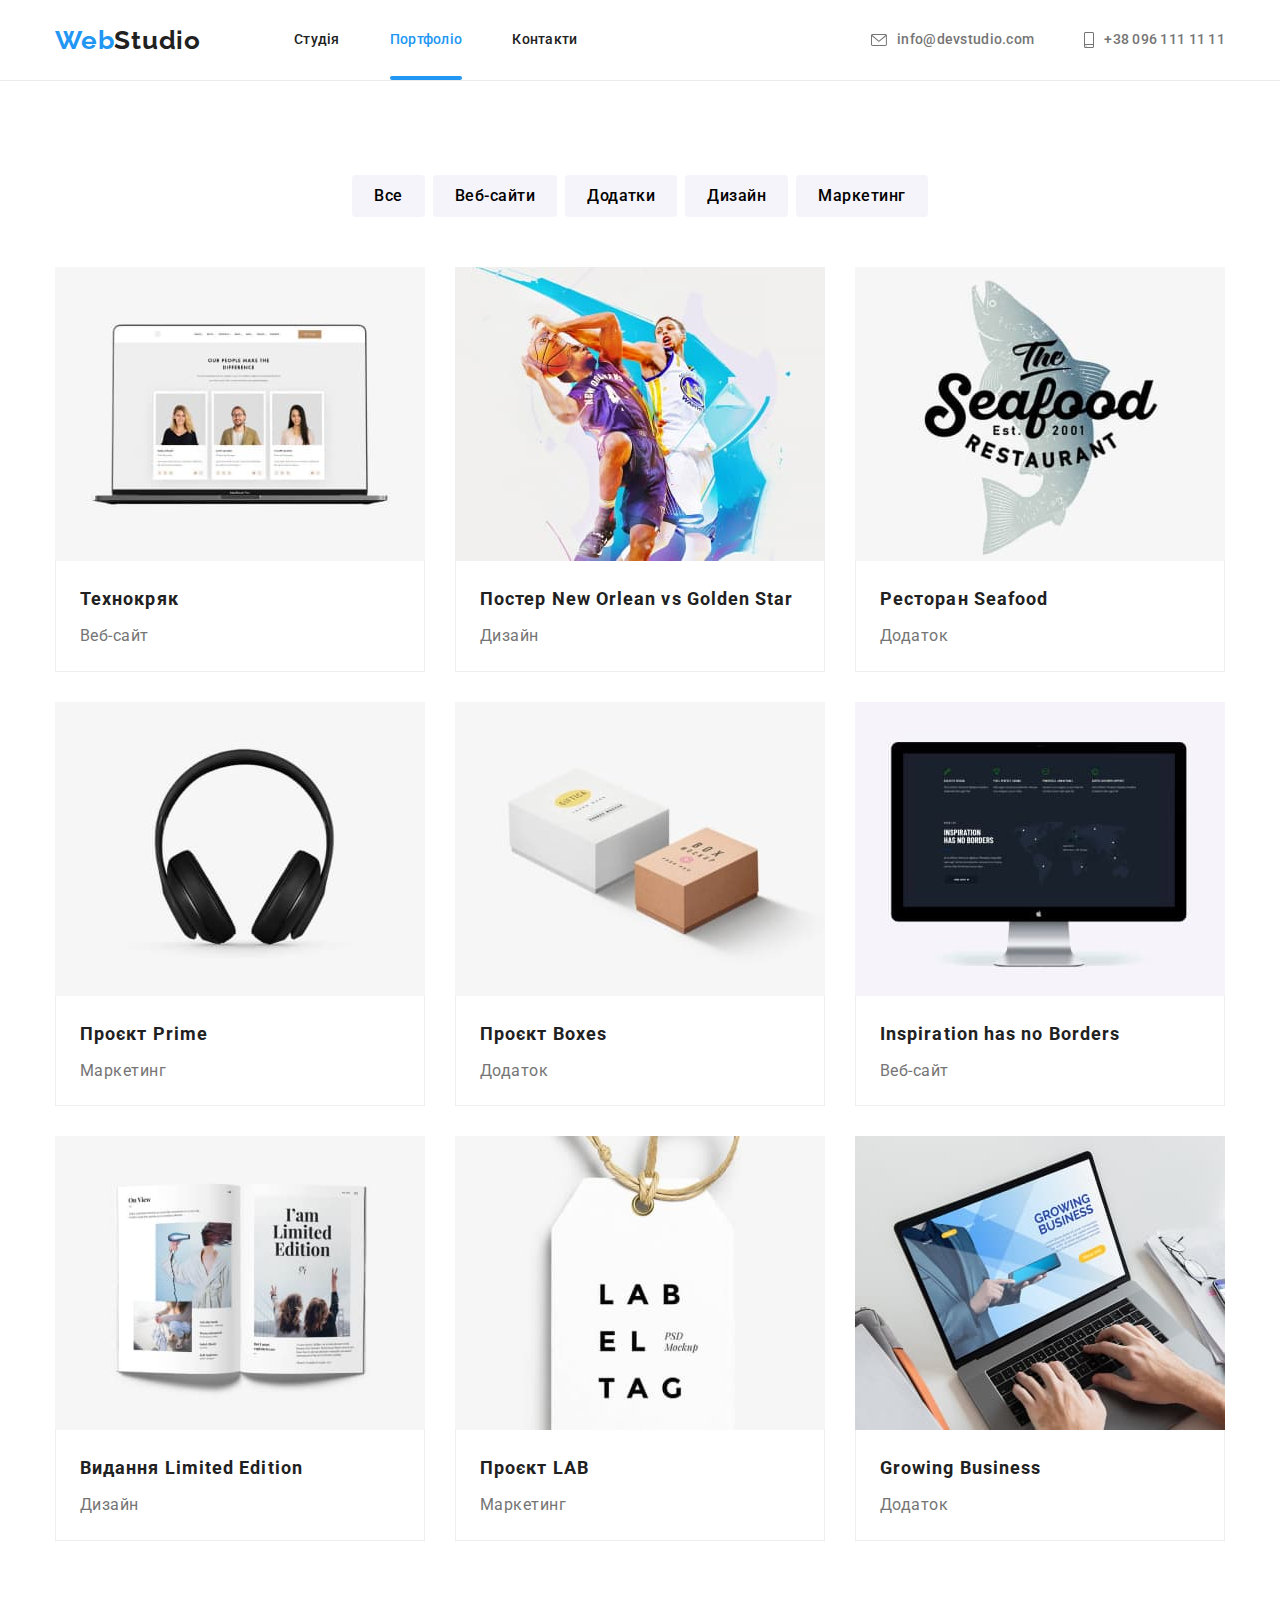
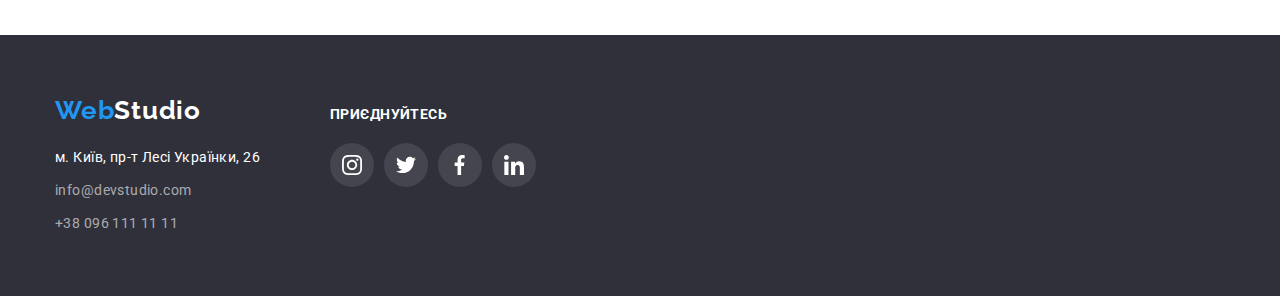
==== portfolio.html @ fdac5b95 "копіює файли попередньої роботи" ====
<!DOCTYPE html>
<html lang="uk">
  <head>
    <meta charset="UTF-8" />
    <meta http-equiv="X-UA-Compatible" content="IE=edge" />
    <meta name="viewport" content="width=device-width, initial-scale=1.0" />
    <title>Portfolio</title>
    <link rel="preconnect" href="https://fonts.googleapis.com" />
    <link rel="preconnect" href="https://fonts.gstatic.com" crossorigin />
    <link
      href="https://fonts.googleapis.com/css2?family=Raleway:wght@700&family=Roboto:wght@400;500;700;900&display=swap"
      rel="stylesheet"
    />
    <link
      rel="stylesheet"
      href="https://cdnjs.cloudflare.com/ajax/libs/modern-normalize/1.1.0/modern-normalize.min.css"
    />
    <link href="./css/styles.css" rel="stylesheet" />
  </head>
  <body>
    <!--Шапка Сайта-->
    <header class="page-header">
      <nav class="container main-nav">
        <a class="logo link" lang="en" href="./index.html"
          ><span class="logotype">Web</span>Studio</a
        >
        <ul class="nav-menu">
          <li class="item">
            <a class="link nav-link" href="./index.html">Студія</a>
          </li>
          <li class="item">
            <a class="link nav-link active" href="">Портфоліо</a>
          </li>
          <li class="item"><a class="link nav-link" href="#">Контакти</a></li>
        </ul>
        <ul class="auth-nav">
          <li class="item">
            <a class="contact-link link" href="mailto:info@devstudio.com">
              <svg class="nav-icon icon" width="16" height="12">
                <use href="./images/sprite.svg#icon-envelope"></use>
              </svg>
              info@devstudio.com
            </a>
          </li>
          <li class="item">
            <a class="contact-link link" href="tel:+380961111111">
              <svg class="nav-icon icon" width="10" height="16">
                <use href="./images/sprite.svg#icon-smartphone"></use>
              </svg>
              +38 096 111 11 11
            </a>
          </li>
        </ul>
      </nav>
    </header>
    <main class="page">
      <div class="container">
        <h1 class="visually-hidden">Наші роботи</h1>
        <ul class="list-filter">
          <li class="list-item">
            <button class="btn" type="button">Все</button>
          </li>
          <li class="list-item">
            <button class="btn" type="button">Веб-сайти</button>
          </li>
          <li class="list-item">
            <button class="btn" type="button">Додатки</button>
          </li>
          <li class="list-item">
            <button class="btn" type="button">Дизайн</button>
          </li>
          <li class="list-item">
            <button class="btn" type="button">Маркетинг</button>
          </li>
        </ul>
        <ul class="list-menu">
          <li class="list-main-item">
            <a class="link" href="">
              <div class="over">
                <img src="./images/techno.jpg" alt="Технокряк" width="370" />
                <div class="overlay">
                  <p class="overlay-text">
                    Ресурс пропонує комплексні пропозиції з різним рівнем
                    функціоналу та сервісів. Все це дозволить відвідувачу
                    отримати вичерпні відомості про компанію чи приватну особу.
                  </p>
                </div>
              </div>
              <h2 class="title">Технокряк</h2>
              <p class="text">Веб-сайт</p>
            </a>
          </li>
          <li class="list-main-item">
            <a class="link" href="">
              <div class="over">
                <img src="./images/goldenstar.jpg" alt="Постер" width="370" />
                <div class="overlay">
                  <p class="overlay-text">
                    Ресурс пропонує комплексні пропозиції з різним рівнем
                    функціоналу та сервісів. Все це дозволить відвідувачу
                    отримати вичерпні відомості про компанію чи приватну особу.
                  </p>
                </div>
              </div>
              <h2 class="title">Постер New Orlean vs Golden Star</h2>
              <p class="text">Дизайн</p>
            </a>
          </li>
          <li class="list-main-item">
            <a class="link" href="">
              <div class="over">
                <img
                  src="./images/seafood.jpg"
                  alt="Лого ресторана"
                  width="370"
                />
                <div class="overlay">
                  <p class="overlay-text">
                    Ресурс пропонує комплексні пропозиції з різним рівнем
                    функціоналу та сервісів. Все це дозволить відвідувачу
                    отримати вичерпні відомості про компанію чи приватну особу.
                  </p>
                </div>
              </div>
              <h2 class="title">Ресторан Seafood</h2>
              <p class="text">Додаток</p>
            </a>
          </li>
          <li class="list-main-item">
            <a class="link" href="">
              <div class="over">
                <img src="./images/prime.jpg" alt="навушники" width="370" />

                <div class="overlay">
                  <p class="overlay-text">
                    Ресурс пропонує комплексні пропозиції з різним рівнем
                    функціоналу та сервісів. Все це дозволить відвідувачу
                    отримати вичерпні відомості про компанію чи приватну особу.
                  </p>
                </div>
              </div>
              <h2 class="title">Проєкт Prime</h2>
              <p class="text">Маркетинг</p>
            </a>
          </li>
          <li class="list-main-item">
            <a class="link" href="">
              <div class="over">
                <img src="./images/boxes.jpg" alt="дві коробки" width="370" />

                <div class="overlay">
                  <p class="overlay-text">
                    Ресурс пропонує комплексні пропозиції з різним рівнем
                    функціоналу та сервісів. Все це дозволить відвідувачу
                    отримати вичерпні відомості про компанію чи приватну особу.
                  </p>
                </div>
              </div>
              <h2 class="title">Проєкт Boxes</h2>
              <p class="text">Додаток</p>
            </a>
          </li>
          <li class="list-main-item">
            <a class="link" href="">
              <div class="over">
                <img
                  src="./images/inspiration.jpg"
                  alt="зображення на моніторі"
                  width="370"
                />
                <div class="overlay">
                  <p class="overlay-text">
                    Ресурс пропонує комплексні пропозиції з різним рівнем
                    функціоналу та сервісів. Все це дозволить відвідувачу
                    отримати вичерпні відомості про компанію чи приватну особу.
                  </p>
                </div>
              </div>
              <h2 class="title">Inspiration has no Borders</h2>
              <p class="text">Веб-сайт</p>
            </a>
          </li>
          <li class="list-main-item">
            <a class="link" href="">
              <div class="over">
                <img
                  src="./images/limitededition.jpg"
                  alt="Стаття"
                  width="370"
                />

                <div class="overlay">
                  <p class="overlay-text">
                    Ресурс пропонує комплексні пропозиції з різним рівнем
                    функціоналу та сервісів. Все це дозволить відвідувачу
                    отримати вичерпні відомості про компанію чи приватну особу.
                  </p>
                </div>
              </div>
              <h2 class="title">Видання Limited Edition</h2>
              <p class="text">Дизайн</p>
            </a>
          </li>
          <li class="list-main-item">
            <a class="link" href="">
              <div class="over">
                <img
                  src="./images/lab.jpg"
                  alt="Брилок із зображенням лого"
                  width="370"
                />
                <div class="overlay">
                  <p class="overlay-text">
                    Ресурс пропонує комплексні пропозиції з різним рівнем
                    функціоналу та сервісів. Все це дозволить відвідувачу
                    отримати вичерпні відомості про компанію чи приватну особу.
                  </p>
                </div>
              </div>
              <h2 class="title">Проєкт LAB</h2>
              <p class="text">Маркетинг</p>
            </a>
          </li>
          <li class="list-main-item">
            <a class="link" href="">
              <div class="over">
                <img
                  src="./images/growingbusiness.jpg"
                  alt="зображеня додатко на екрані ноутбука"
                  width="370"
                />
                <div class="overlay">
                  <p class="overlay-text">
                    Ресурс пропонує комплексні пропозиції з різним рівнем
                    функціоналу та сервісів. Все це дозволить відвідувачу
                    отримати вичерпні відомості про компанію чи приватну особу.
                  </p>
                </div>
              </div>
              <h2 class="title">Growing Business</h2>
              <p class="text">Додаток</p>
            </a>
          </li>
        </ul>
      </div>
    </main>
    <footer class="footer">
      <div class="container">
        <div class="address-block">
          <a class="logo link" href="./index.html"
            ><span class="logotype">Web</span
            ><span class="studio">Studio</span></a
          >
          <address>
            <ul class="menu">
              <li class="items">
                <a
                  class="location link"
                  href="https://goo.gl/maps/eqC2prDyuouPc9qL6"
                  >м. Київ, пр-т Лесі Українки, 26</a
                >
              </li>
              <li class="items">
                <a class="address link mail" href="mailto:info@devstudio.com"
                  >info@devstudio.com</a
                >
              </li>
              <li class="items">
                <a class="address link tel" href="tel:+380961111111"
                  >+38 096 111 11 11</a
                >
              </li>
            </ul>
          </address>
        </div>
        <div class="join-up">
          <p class="text">Приєднуйтесь</p>
          <ul class="menu-icon">
            <li class="list-icon">
              <a class="social-link" href=""
                ><svg class="social-icon icon" width="20" height="20">
                  <use href="./images/sprite.svg#icon-instagram"></use>
                </svg>
              </a>
            </li>
            <li class="list-icon">
              <a class="social-link" href="">
                <svg class="social-icon icon" width="20" height="20">
                  <use href="./images/sprite.svg#icon-twitter"></use>
                </svg>
              </a>
            </li>
            <li class="list-icon">
              <a class="social-link" href=""
                ><svg class="social-icon icon" width="20" height="20">
                  <use href="./images/sprite.svg#icon-facebook"></use></svg
              ></a>
            </li>
            <li class="list-icon">
              <a class="social-link" href=""
                ><svg class="social-icon icon" width="20" height="20">
                  <use href="./images/sprite.svg#icon-linkedin"></use></svg
              ></a>
            </li>
          </ul>
        </div>
      </div>
    </footer>
  </body>
</html>
---- css/styles.css ----
:root {
    --header-color: #FFFFFF;
    --hero-color: #2F303A;
    --our-team-color: #f5f4fa;
}

body {
    background-color: var(--type-of-activity-color);
    font-size: 14px;
    font-family: Roboto, sans-serif;
    color: #212121;
}
h1, h2, h3, h4, h5, h6, p, ul {
    margin: 0;
    padding: 0;
}
img {
    display: block;
    width: 100%;
    height: auto;
}
a {
    text-decoration: none;
}
.link {
    color: #212121;
}
li {
    padding: 0;
    margin: 0;
    list-style: none;
}
.button {
    font-weight: 700;
    line-height: 1.87;
    letter-spacing: 0.06em;
    color: #FFFFFF;
    background-color:#2196F3;
    font-size: 16px;
    cursor: pointer;
}
address {
    font-style: normal;
}
.visually-hidden {
    position: absolute;
    white-space: nowrap;
    width: 1px;
    height: 1px;
    overflow: hidden;
    border: 0;
    padding: 0;
    clip: rect(0 0 0 0);
    clip-path: inset(50%);
    margin: -1px;
}

/*Оформлення шапки*/
.page-header {
    display: flex;
    justify-content: center;
    background-color: var(--header-color);
    margin-bottom: 0;
    border-bottom: 1px solid #ECECEC;
}
.main-nav {
    display: flex;
    align-items: center;
    padding-left: 15px;
    padding-right: 15px;
    margin-left: auto;
    margin-right: auto;
    width: 1200px;
    }
.logo {
    font-weight: 700;
    font-size: 26px;
    line-height: 1.19;
    letter-spacing: 0.03em;   
    font-family: 'Raleway', sans-serif;
}
.logotype {
    color: #2196F3;
}
.nav-menu {
    display:flex;
    margin-left: 93px;
}
.nav-menu .item:not(:last-child) {
    margin-right: 50px;
}
.nav-menu .nav-link {
    display: block;
    padding: 32px 0;
}
.nav-link {
    font-weight: 500;
    letter-spacing: 0.02em;
    line-height: 1.14;
    transition: color 250ms cubic-bezier(0.4, 0, 0.2, 1);
}
.nav-link:hover {
    color: #2196F3;
}
.active {
color: #2196F3;
position: relative;
}
.active::after {
    position: absolute;
    bottom: 0;
    left: 0;
    content:'';
    width:100%;
    height:4px;
    background-color: #2196F3;
    border-radius: 2px;
}


/*auth-nav*/
.auth-nav {
    display: flex;
    margin-left: auto;
    align-items: center;
}
.auth-nav .item:not(:last-child) {
    margin-right: 50px;
}
.contact-link {
    align-items: center;
    font-weight: 500;
    line-height: 1.4px;
    letter-spacing: 0.02em;
    color: #757575;
    display: flex;
    padding: 32px 0;
    transition: color 250ms cubic-bezier(0.4, 0, 0.2, 1);;
}
.contact-link:hover {
    color: #2196F3;
}
.page-header .nav-icon {
    margin-right: 10px;
    fill: currentColor;
    background-size: cover;
}


/*Герой*/
.hero {
    background-color: var(--hero-color);
    background-image: linear-gradient(to right, rgba(47, 48, 58, 0.4), rgba(47, 48, 58, 0.4)), url('../images/hero.jpg');
    background-repeat: no-repeat;
    width: 1600px;
    background-position: center;
    margin: auto;
    padding: 200px 0;
    text-align: center;
}
.hero-title {
    font-weight: 900;
    font-size: 44px;
    line-height: 1.36;
    text-align: center;
    letter-spacing: 0.06em;
    text-transform: uppercase;
    color: #FFFFFF;
    margin-bottom: 30px;
}
.hero-btn {
    display: inline-block;
    width: 216px;
    height: 50px;
    box-shadow: 0px 4px 4px rgba(0, 0, 0, 0.15);
    border-radius: 4px;
    border: 0px;
}
.peculiarity, .clients, .team{
    padding: 94px 0;
}
.work {
    padding-bottom: 94px;
}

/*Modal backdrop*/
.backdrop {
    position: fixed;
    top: 0;
    left: 0;
    width: 100%;
    height: 100%;
    z-index: 2;
    background-color: rgba(0, 0, 0, 0.2);

    opacity: 1;
    transition: opacity 250ms cubic-bezier(0.4, 0, 0.2, 1);
}
.backdrop.is-hidden {
    opacity: 0;
    pointer-events: none;
    
}
.backdrop.is-hidden .modal{
    transform: translate(-50%, -50%) scale(0.5);
}
.modal {
    position: absolute;
    width: 528px;
    height: 581px;
    top: 50%;
    left: 50%;
    background: #FFFFFF;
    border-radius: 4px;
    box-shadow: 0px 1px 3px rgba(0, 0, 0, 0.12), 0px 1px 1px rgba(0, 0, 0, 0.14), 0px 2px 1px rgba(0, 0, 0, 0.2);
    transform: translate(-50%, -50%) scale(1);
    transition: transform 250ms cubic-bezier(0.4, 0, 0.2, 1);
}
.modal .close {
    position: absolute;
    top: 8px;
    right: 8px;
    width: 30px;
    height: 30px;
    border-radius: 50%;
    display: flex;
    justify-content: center;
    align-items: center;
    background-color: #FFF;
    border: 1px solid rgba(0, 0, 0, 0.1);
}


/*Особливості*/
.peculiarity, .work {
    background-color:var(--header-color);
}

.peculiarity .container {
    margin-left: auto;
    margin-right: auto;
    width: 1200px; 
    padding: 0 15px; 
}
.peculiarity .pre-icon {
    display: flex;
    align-items: center;
    justify-content: center;
    width: 270px;
    height: 120px;
    background-color: var(--our-team-color);
    margin-bottom: 30px;
}
.peculiarity .list-menu {
    display: flex;
}
.peculiarity .list-item{
    width:270px;
}
.peculiarity .list-item:not(:last-child) {
    margin-right: 30px;
}
.peculiarity .title {
    font-size: 14px;
    line-height: 1.14;
    letter-spacing: 0.03em;
    text-transform: uppercase;
}
.peculiarity .text {
    line-height: 1.71;
    letter-spacing: 0.03em;
    color: #757575;
}

/*Чим ми займаємось?*/
.work .container {
    width: 1200px;
    margin-left: auto;
    margin-right: auto;
    padding-left: 15px;
    padding-right: 15px;
}
.work .list-menu {
    display: flex;
    justify-content:center;
}
.work .title {
    font-size: 36px;
    line-height: 1.16;
    text-align: center;
    letter-spacing: 0.03em;
    margin-bottom: 50px;
}
.work .sub-title-background {
    width: 100%;
    height: 70px;
    position: absolute;
    bottom: 0;
    background-color:rgba(47, 48, 58, 0.8);
    display: flex;
    align-items: center;
    justify-content: center;
}
.work .sub-title {
    font-size: 14px;
    letter-spacing: 0.03em;
    text-transform: uppercase;
    color: #FFFFFF;
    line-height: 1.14;
}
.work .list-item {
    position: relative;
}

.work .list-item:not(:last-child){
    margin-right: 30px;
}

/*Наша команда*/
.team {
    background-color: var(--our-team-color);
}
.team .container {
    width: 1200px;
    margin-left:auto;
    margin-right: auto;
    padding: 0 15px;
}
.team .list-menu {
    display: flex;
    justify-content: center;
}
.team .title {
    margin-bottom: 50px;
    font-size: 36px;
    line-height: 1.16;
    text-align: center;
    letter-spacing: 0.03em;
}
.team .card {
    background: #FFFFFF;
    box-shadow: 0px 1px 3px rgba(0, 0, 0, 0.12), 0px 1px 1px rgba(0, 0, 0, 0.14), 0px 2px 1px rgba(0, 0, 0, 0.2);
    border-radius: 0px 0px 4px 4px;
}
.team .card:not(:last-child) {
    margin-right: 30px;
}
.team .sub-title {
    margin-top: 30px;
    margin-bottom: 10px;
    font-weight: 500;
    font-size: 16px;
    line-height: 1.18;
    text-align: center;
    letter-spacing: 0.03em;
}
.team .text {
    margin-bottom: 16px;
    font-size: 16px;
    line-height: 1.18;
    text-align: center;
    letter-spacing: 0.03em;
    color: #757575;

}
.team .menu-icon {
    display: flex;
    flex-direction: row;
    justify-content: center;
}
.team .list-icon {
    width: 44px;
    height: 44px;
    margin-right: 10px;
    margin-bottom: 30px;

}
.team .list-icon:last-child {
    margin-right: 0;
}
.team .social-link{
    display: flex;
    align-items: center;
    width: 100%;
    height: 100%;
    border-radius: 50%;
    background-color: #fff;
    color:#AFB1B8;
    justify-content: center;
    transition: background-color 250ms cubic-bezier(0.4, 0, 0.2, 1), color 250ms cubic-bezier(0.4, 0, 0.2, 1);
}
.team .team-icon {
    display: flex;
    justify-content: center;
    fill: currentColor;
}
.team .social-link:hover, .team .social-link:focus {
    color: #fff;
    background-color: #2196F3 ;
}

/*Постійні клієнти*/
.clients .container {
    width: 1200px;
    margin-right: auto;
    padding: 0 15px;
    margin-left: auto;
}
.clients .sub-title {
    line-height: 1.16;
    text-align: center;
    letter-spacing: 0.03em;
    font-size: 36px;
    margin-bottom: 50px;
}
.clients .list-menu {
    display: flex;
    justify-content: center;
}
.clients .clients-icon{
    display: flex;
    justify-content: center;
}
.clients .list-item {
    width: 170px;
    height: 92px;
    margin-right: 30px;
}
.clients .list-item:last-child {
    margin-right: 0;
}
.clients .clients-link {
    width: 100%;
    height: 100%;
    display: flex;
    border: 1px solid #AFB1B8; 
    justify-content: center;
    align-items: center;
    border-radius: 4px;
    color: #AFB1B8;
    transition: color 250ms cubic-bezier(0.4, 0, 0.2, 1), border-color 250ms cubic-bezier(0.4, 0, 0.2, 1);
}
.clients .clients-icon {
    fill: currentColor;
}
.clients .clients-link:hover, .clients .clients-link:focus {
    color: #2196F3;
    border-color:  #2196F3;
}





/*Підвал сайту*/
.footer {
    background-color: var(--hero-color);
    padding: 60px 0;
}
.footer .container {
    width: 1200px;
    padding-left: 15px;
    padding-right: 15px;
    margin-left: auto;
    margin-right: auto;
    display: flex;
    align-items: baseline;
}
.footer .address-block {
    display: inline-block;
}
.footer .menu {
    margin-top: 20px;
}
.footer .items:not(:last-child) {
    margin-bottom: 9px;
}
.studio {
    color:#FFFFFF;
}
.location {
    line-height: 1.71;
    letter-spacing: 0.03em;
    color: #FFFFFF;
}
.address {
    font-size: 14px;
    line-height: 1.71;
    letter-spacing: 0.03em;
    color: rgba(255, 255, 255, 0.6);
}

.join-up {
    display: inline-block;
    width: 206px;
    height: 80px;
    margin-left: 70px;
}

.footer .join-up .text {
    font-weight: 700;
    font-size: 14px;
    line-height: 1.14;
    letter-spacing: 0.03em;
    text-transform: uppercase;
    color: #FFF;
    margin-bottom: 20px;
}

.join-up .menu-icon {
    display: flex;
    justify-content: center;
}
.join-up .list-icon {
    width: 44px;
    height: 44px;
    margin-right: 10px;
}
.join-up .list-icon:last-child {
    margin-right: 0;
}
.join-up .social-link {
    display: flex;
    align-items: center;
    width: 100%;
    height: 100%;
    border-radius: 50%;
    background: rgba(255, 255, 255, 0.1);
    color: #fff;
    justify-content: center;
    transition: background-color 250ms cubic-bezier(0.4, 0, 0.2, 1);
}

.join-up .social-icon {
    display: flex;
    justify-content: center;
    fill: currentColor;
}

.join-up .social-link:hover, .join-up .social-link:focus {
    background-color: #2196F3;
}

/*Сторінка портфоліо*/
.btn {
    font-weight: 500;
    font-size: 16px;
    line-height: 1.85;
    text-align: center;
    letter-spacing: 0.03em;
    background-color: #F5F4FA;
    border: 0;
    cursor: pointer;
    border-radius: 4px;
    transition: color 250ms cubic-bezier(0.4, 0, 0.2, 1), background-color 250ms cubic-bezier(0.4, 0, 0.2, 1), box-shadow 250ms cubic-bezier(0.4, 0, 0.2, 1);
}

.btn:hover, .btn:focus {
    color: #FFFFFF;
    background-color: #2196F3;
    box-shadow: 0px 3px 1px rgba(0, 0, 0, 0.1), 0px 1px 2px rgba(0, 0, 0, 0.08), 0px 2px 2px rgba(0, 0, 0, 0.12);
}

.page {
    background-color: #FFFFFF;
    padding-top: 94px;
    padding-bottom: 94px;
}
.page .container {
    width: 1200px;
    padding-left: 15px;
    padding-right: 15px;
    margin-left: auto;
    margin-right: auto;
}
.page .list-filter {
    display: flex;
    justify-content: center;
    margin-bottom: 50px;
}
.page .list-item:not(:last-child) {
    margin-right: 8px;
}
.page .list-menu {
    flex-basis: calc((100%-60px)/3);
    display: flex;
    flex-wrap: wrap;
    justify-content: center;
    gap: 30px;
}
.page .link {
    display: block;
    transition: box-shadow 250ms cubic-bezier(0.4, 0, 0.2, 1);
}
.page .link:hover, .page .block:focus {
    box-shadow: 0px 1px 1px rgba(0, 0, 0, 0.12), 0px 4px 4px rgba(0, 0, 0, 0.06), 1px 4px 6px rgba(0, 0, 0, 0.16);
}
.page .over {
   position: relative;
   overflow: hidden;
}
.page .overlay {
    position: absolute;
    padding: 63px 24px;
    top: 0;
    left: 0;
    width: 100%;
    height: 100%;
    background-color: rgba(33, 150, 243, 0.9);
    transform: translateY(100%);
    transition: transform 250ms cubic-bezier(0.4, 0, 0.2, 1);
}
.page .link:hover .overlay {
    transform: translateY(0);
}
.page .overlay-text {
    font-size: 18px;
    letter-spacing: 0.03em;
    color: #FFFFFF;
    line-height: 1.55;
}
.page .title {
    padding-left: 24px;
    padding-right: 24px;
    padding-top: 20px;
    padding-bottom: 4px;
    font-size: 18px;
    line-height: 2;
    letter-spacing: 0.06em;
    border-left: 1px solid #EEEEEE;
    border-right: 1px solid #EEEEEE;
}
.page .text {
    padding-left: 24px;
    padding-right: 24px;
    padding-bottom: 20px;
    font-size: 16px;
    line-height: 1.87;
    letter-spacing: 0.03em;
    color: #757575;
    border-left: 1px solid #EEEEEE;
    border-bottom: 1px solid #EEEEEE;
    border-right: 1px solid #EEEEEE;
}
.page .btn {
    padding: 6px 22px;
}
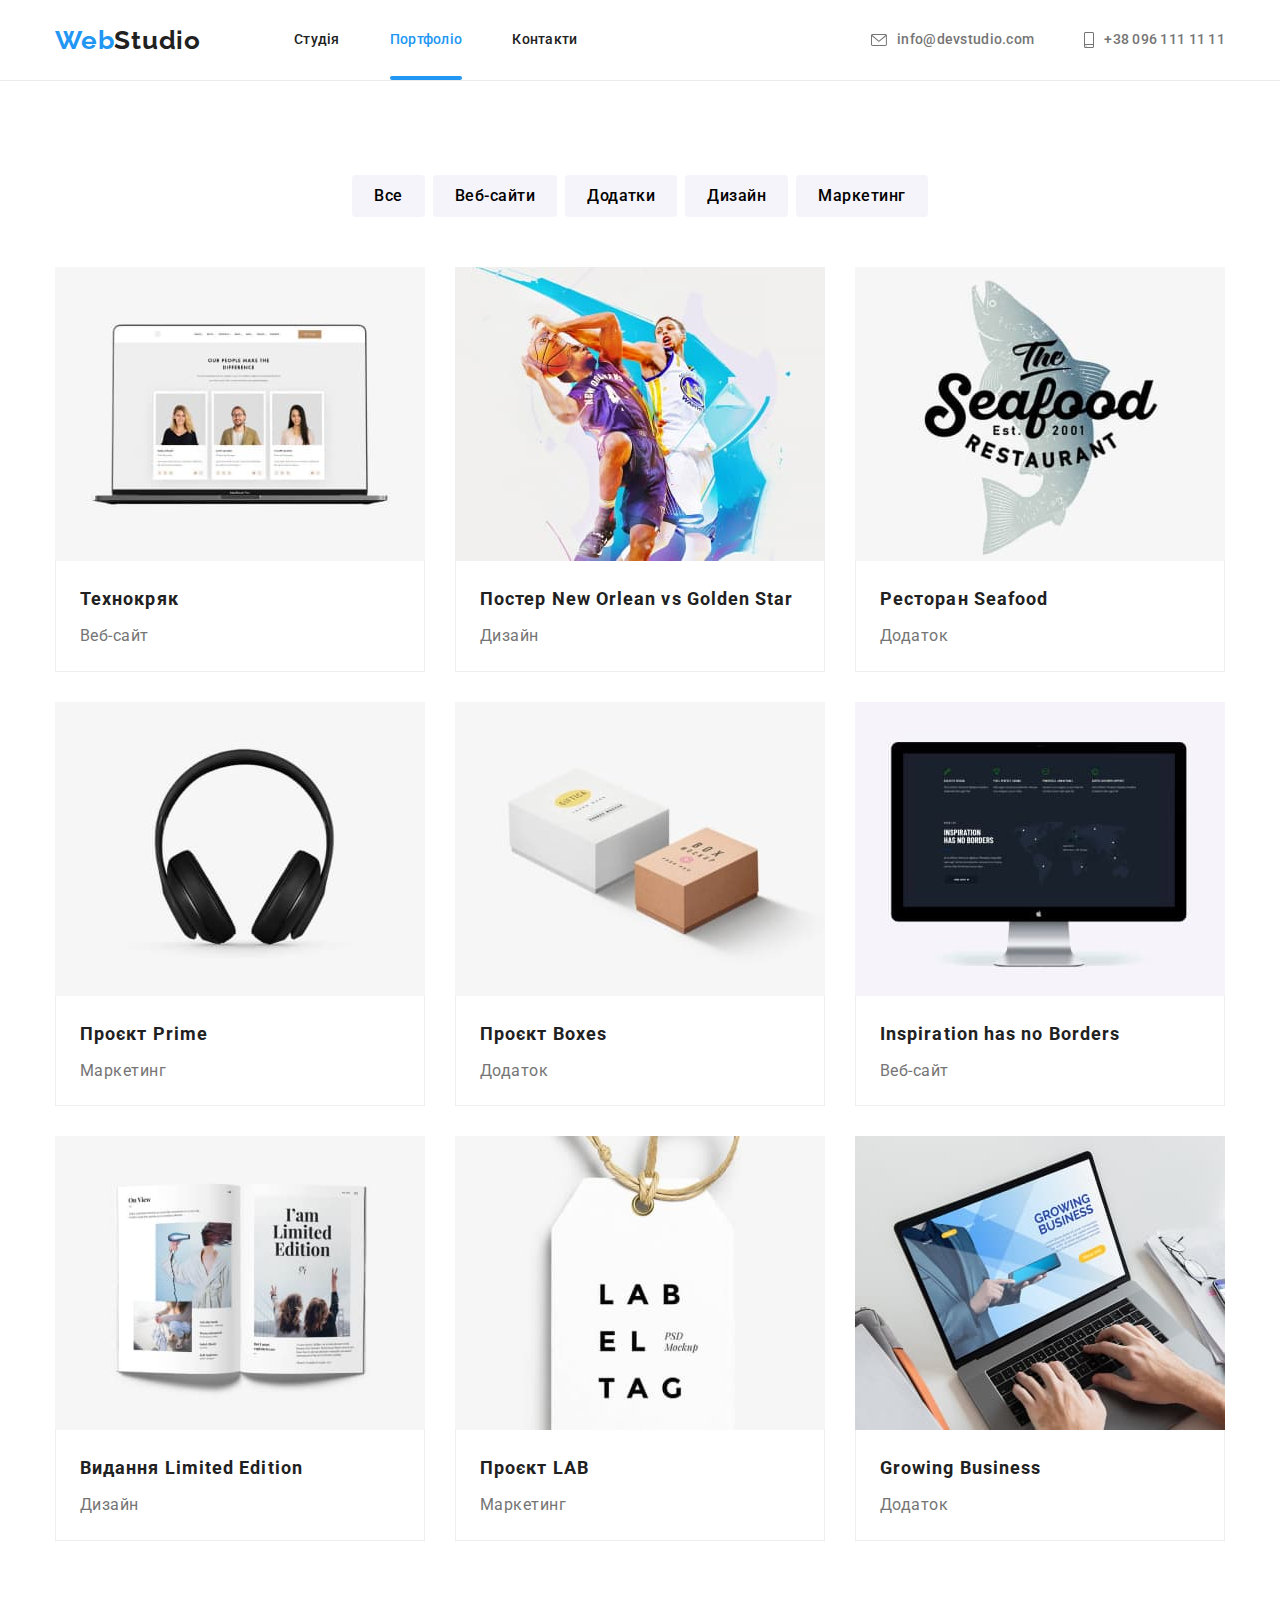
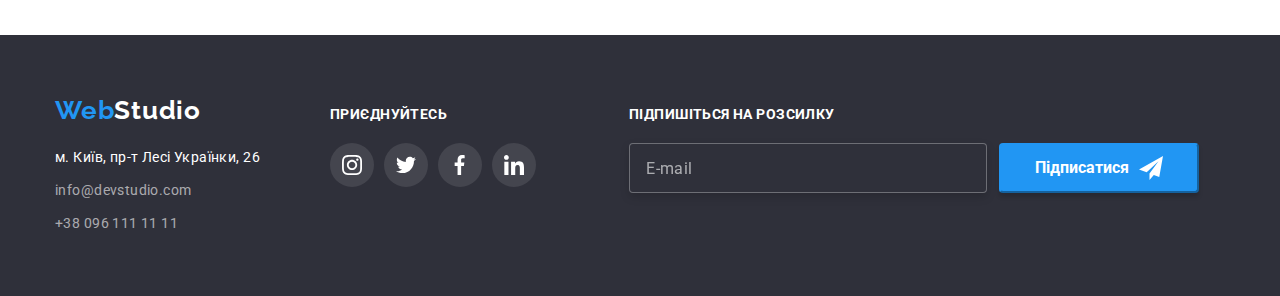
==== commit 9cc9c674: "створює форму підписки у футері" ====
--- a/portfolio.html
+++ b/portfolio.html
@@ -17,6 +17,7 @@
     />
     <link href="./css/styles.css" rel="stylesheet" />
   </head>
+
   <body>
     <!--Шапка Сайта-->
     <header class="page-header">
@@ -304,6 +305,19 @@
             </li>
           </ul>
         </div>
+        <div class="subscription">
+          <label for="subscribe" class="text">Підпишіться на розсилку</label>
+          <div class="wrapper">
+            <input
+              class="subscribe-input"
+              type="email"
+              name="email"
+              placeholder="E-mail"
+              id="subscribe"
+            />
+            <button class="modal-button" type="button">Підписатися</button>
+          </div>
+        </div>
       </div>
     </footer>
   </body>
--- a/css/styles.css
+++ b/css/styles.css
@@ -230,6 +230,162 @@
     border: 1px solid rgba(0, 0, 0, 0.1);
 }
 
+/*form-modal*/
+.form .text-modal {
+    font-weight: 700;
+    font-size: 20px;
+    line-height: 1.15;
+    text-align: center;
+    letter-spacing: 0.03em;
+    text-align: center;
+    padding-top: 40px;
+    margin-bottom: 12px;
+}
+.form .form-field {
+    position: relative;
+    width: 448px;
+    height: 58px;
+    margin-left: auto;
+    margin-right: auto; 
+}
+.form .form-field:not(:last-child) {
+    margin-bottom: 10px;
+}
+
+.form .form-input {
+    position: absolute;
+    bottom: 0;
+    width: 100%;
+    height: 40px; 
+    border: 1px solid rgba(33, 33, 33, 0.2);
+    border-radius: 4px;
+    padding-left: 42px ;
+    outline-style: none;
+    transition: border-color 250ms cubic-bezier(0.4, 0, 0.2, 1);
+}
+.form .input-icon {
+    position: absolute;
+    top: 50%;
+    left: 12px;
+    fill: #212121;
+    transition: fill 250ms cubic-bezier(0.4, 0, 0.2, 1);
+}
+.form .form-input:focus {
+    border-color: #2196F3;
+}
+.form .form-input:focus + .input-icon {
+    fill: #2196F3;
+}
+.form .form-label {
+    position: absolute;
+    display: inline-block;
+    top: 0;
+    left: 0;
+    font-size: 12px;
+    line-height: calc(14/12);
+    letter-spacing: 0.01em;
+    color: #757575;
+}
+.form .form-textarea {
+    position: relative;
+    width: 448px;
+    height: 138px; 
+    margin-left: auto;
+    margin-right: auto;
+    margin-bottom: 20px;
+}
+.form .modal-textarea {
+    position: absolute;
+    bottom: 0;
+    width: 100%;
+    height: 120px;
+    padding: 12px 16px;
+    resize: none;
+    border: 1px solid rgba(33, 33, 33, 0.2);
+    border-radius: 4px;
+    outline: none;
+    transition: border-color 250ms cubic-bezier(0.4, 0, 0.2, 1);
+}
+.form .modal-textarea:focus {
+    border-color: #2196F3;
+}
+.form .modal-textarea::placeholder {
+    font-size: 12px;
+    line-height: calc(14/12);
+    letter-spacing: 0.01em;
+    color: rgba(117, 117, 117, 0.5);
+}
+.check-line {
+    display: flex;
+    align-items: center;
+    width: 425px;
+    height: 24px;
+    margin-left: auto;
+    margin-right: auto;
+    margin-bottom: 30px;
+}
+.checkbox-agree {
+    display: flex;
+    align-items: center;
+    font-size: 14px;
+    line-height: calc(24/14);
+    letter-spacing: 0.03em;
+    color: #757575;
+}
+.checkbox-agree .icon-wrapper {
+    display: flex;
+    align-items: center;
+    justify-content: center;
+    width: 16px;
+    height: 15px;
+    border: 2px solid #212121;
+    margin-right: 8px;
+    border-radius: 2px;
+    transition: border-color 250ms cubic-bezier(0.4, 0, 0.2, 1), background-color 250ms cubic-bezier(0.4, 0, 0.2, 1);
+}
+.checkbox-agree .agree-icon {
+    display: block;
+    align-items: center;
+    justify-content: center;
+    opacity: 0;
+    transition: fill 250ms cubic-bezier(0.4, 0, 0.2, 1), opacity 250ms cubic-bezier(0.4, 0, 0.2, 1);
+}
+.checkbox-agree .check-input:checked + .icon-wrapper .agree-icon {
+    fill: #fff;
+    opacity: 1;
+
+}
+.checkbox-agree .check-input:checked + .icon-wrapper {
+    background-color: #2196F3;
+    border-color: #2196F3;
+}
+.form .check-link {
+    color: #2196F3;
+    text-decoration: underline;
+}
+.form{
+    display: flex;
+    flex-direction: column;
+    align-items: center;
+}
+ .modal-button {
+    width: 200px;
+    height: 50px;
+    font-weight: 700;
+    font-size: 16px;
+    line-height: calc(30/16);
+    color: #FFF;
+    background: #2196F3;
+    box-shadow: 0px 4px 4px rgba(0, 0, 0, 0.15);
+    border-radius: 4px;
+    border-color: #2196F3;
+    transition: background-color 250ms cubic-bezier(0.4, 0, 0.2, 1);
+}
+.form .modal-button:hover {
+    background-color: #188CE8;;
+}
+
+
 
 /*Особливості*/
 .peculiarity, .work {
@@ -497,7 +653,7 @@
     margin-left: 70px;
 }
 
-.footer .join-up .text {
+.footer .text {
     font-weight: 700;
     font-size: 14px;
     line-height: 1.14;
@@ -540,6 +696,54 @@
 .join-up .social-link:hover, .join-up .social-link:focus {
     background-color: #2196F3;
 }
+
+.subscription {
+    margin-left: 93px;
+}
+.subscription .text {
+    display: block;
+}
+.subscription .subscribe-input {
+    width: 358px;
+    height: 50px;
+    padding-left: 16px;
+    margin-right: 12px;
+    border: 1px solid rgba(255, 255, 255, 0.3);
+    filter: drop-shadow(0px 4px 4px rgba(0, 0, 0, 0.15));
+    border-radius: 4px;
+    background-color: #2F303A;
+    font-size: 16px;
+    line-height: calc(20/16);
+    letter-spacing: 0.03em;
+    color: rgba(255, 255, 255, 0.6);
+    outline: none;
+}
+.subscription .subscribe-input::placeholder {
+    font-size: 16px;
+    line-height: calc(20/16);
+    letter-spacing: 0.03em;
+    color: rgba(255, 255, 255, 0.6);
+}
+.subscription .modal-button {
+    display: flex;
+    justify-content: center;
+    align-items: center;
+}
+.subscription .modal-button::after {
+    content:'';
+    display: inline-block;
+    margin-left: 10px;
+    width: 24px;
+    height: 24px;
+    background-image: url(../images/send.svg);
+}
+.subscription .wrapper {
+    display: flex;
+}
+
+
+
+
 
 /*Сторінка портфоліо*/
 .btn {
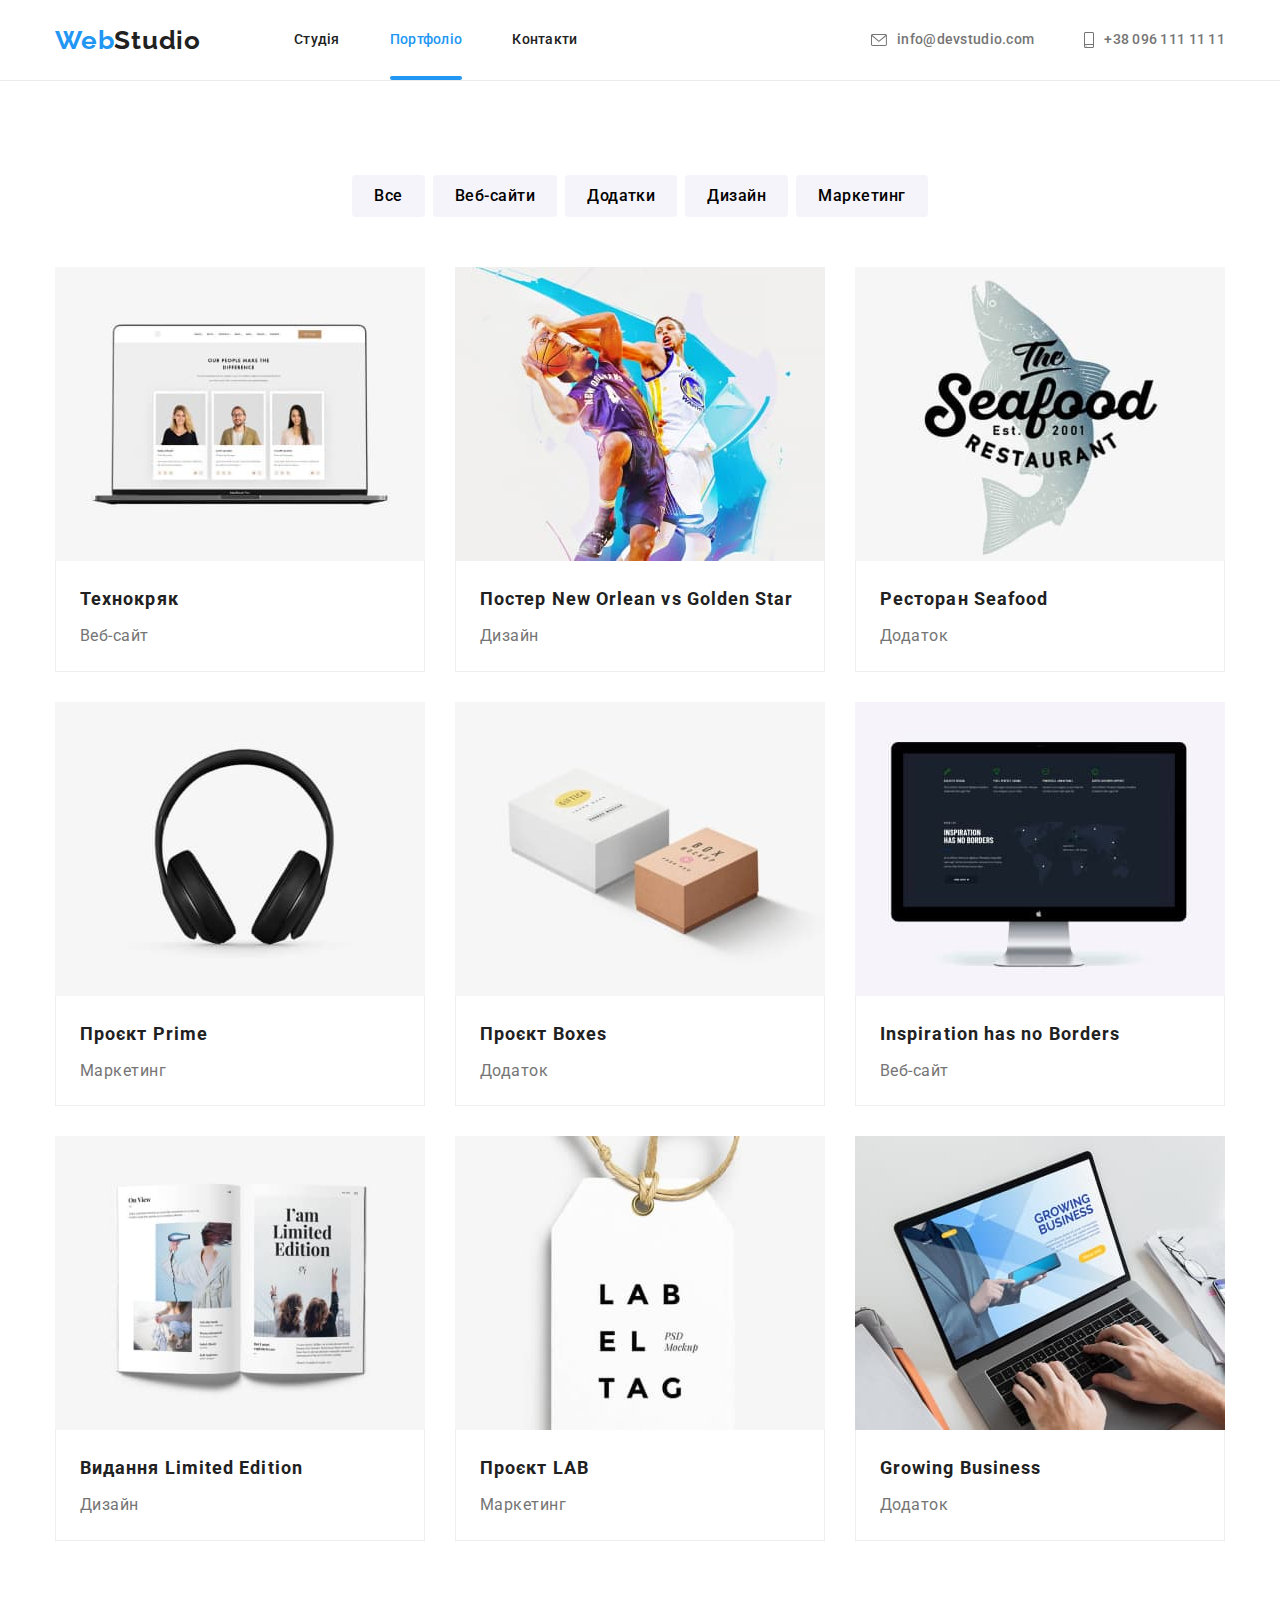
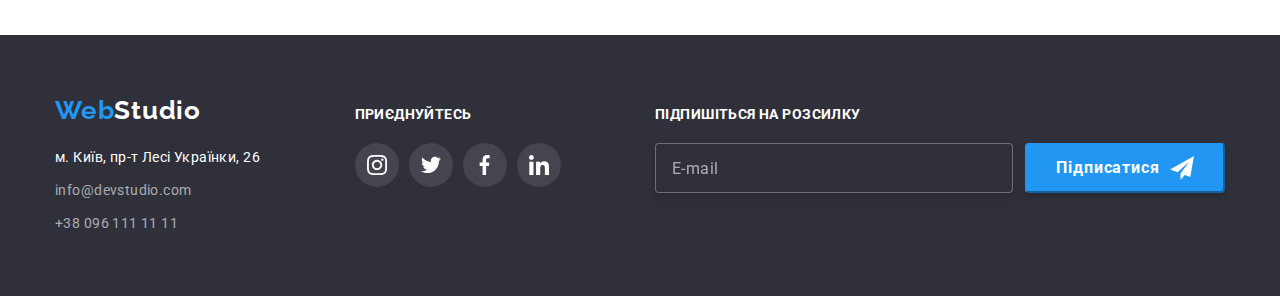
==== commit a96b4c96: "додає клас button" ====
--- a/portfolio.html
+++ b/portfolio.html
@@ -315,7 +315,7 @@
               placeholder="E-mail"
               id="subscribe"
             />
-            <button class="modal-button" type="button">Підписатися</button>
+            <button class="modal-button button" type="button">Підписатися</button>
           </div>
         </div>
       </div>
--- a/css/styles.css
+++ b/css/styles.css
@@ -210,6 +210,7 @@
     height: 581px;
     top: 50%;
     left: 50%;
+    padding: 40px;
     background: #FFFFFF;
     border-radius: 4px;
     box-shadow: 0px 1px 3px rgba(0, 0, 0, 0.12), 0px 1px 1px rgba(0, 0, 0, 0.14), 0px 2px 1px rgba(0, 0, 0, 0.2);
@@ -229,6 +230,12 @@
     background-color: #FFF;
     border: 1px solid rgba(0, 0, 0, 0.1);
 }
+.modal .close-icon {
+    transition: fill 250ms cubic-bezier(0.4, 0, 0.2, 1);
+}
+.modal .close:hover {
+    fill: #2196F3;
+}
 
 /*form-modal*/
 .form .text-modal {
@@ -238,23 +245,21 @@
     text-align: center;
     letter-spacing: 0.03em;
     text-align: center;
-    padding-top: 40px;
+    /*padding-top: 40px;*/
     margin-bottom: 12px;
 }
 .form .form-field {
     position: relative;
     width: 448px;
     height: 58px;
-    margin-left: auto;
-    margin-right: auto; 
+    /*margin-left: auto;
+        margin-right: auto;*/
 }
 .form .form-field:not(:last-child) {
     margin-bottom: 10px;
 }
 
 .form .form-input {
-    position: absolute;
-    bottom: 0;
     width: 100%;
     height: 40px; 
     border: 1px solid rgba(33, 33, 33, 0.2);
@@ -277,10 +282,8 @@
     fill: #2196F3;
 }
 .form .form-label {
-    position: absolute;
     display: inline-block;
-    top: 0;
-    left: 0;
+    margin-bottom: 4px;
     font-size: 12px;
     line-height: calc(14/12);
     letter-spacing: 0.01em;
@@ -295,8 +298,6 @@
     margin-bottom: 20px;
 }
 .form .modal-textarea {
-    position: absolute;
-    bottom: 0;
     width: 100%;
     height: 120px;
     padding: 12px 16px;
@@ -650,7 +651,7 @@
     display: inline-block;
     width: 206px;
     height: 80px;
-    margin-left: 70px;
+    margin-left: auto;
 }
 
 .footer .text {
@@ -698,7 +699,7 @@
 }
 
 .subscription {
-    margin-left: 93px;
+    margin-left: auto;
 }
 .subscription .text {
     display: block;
